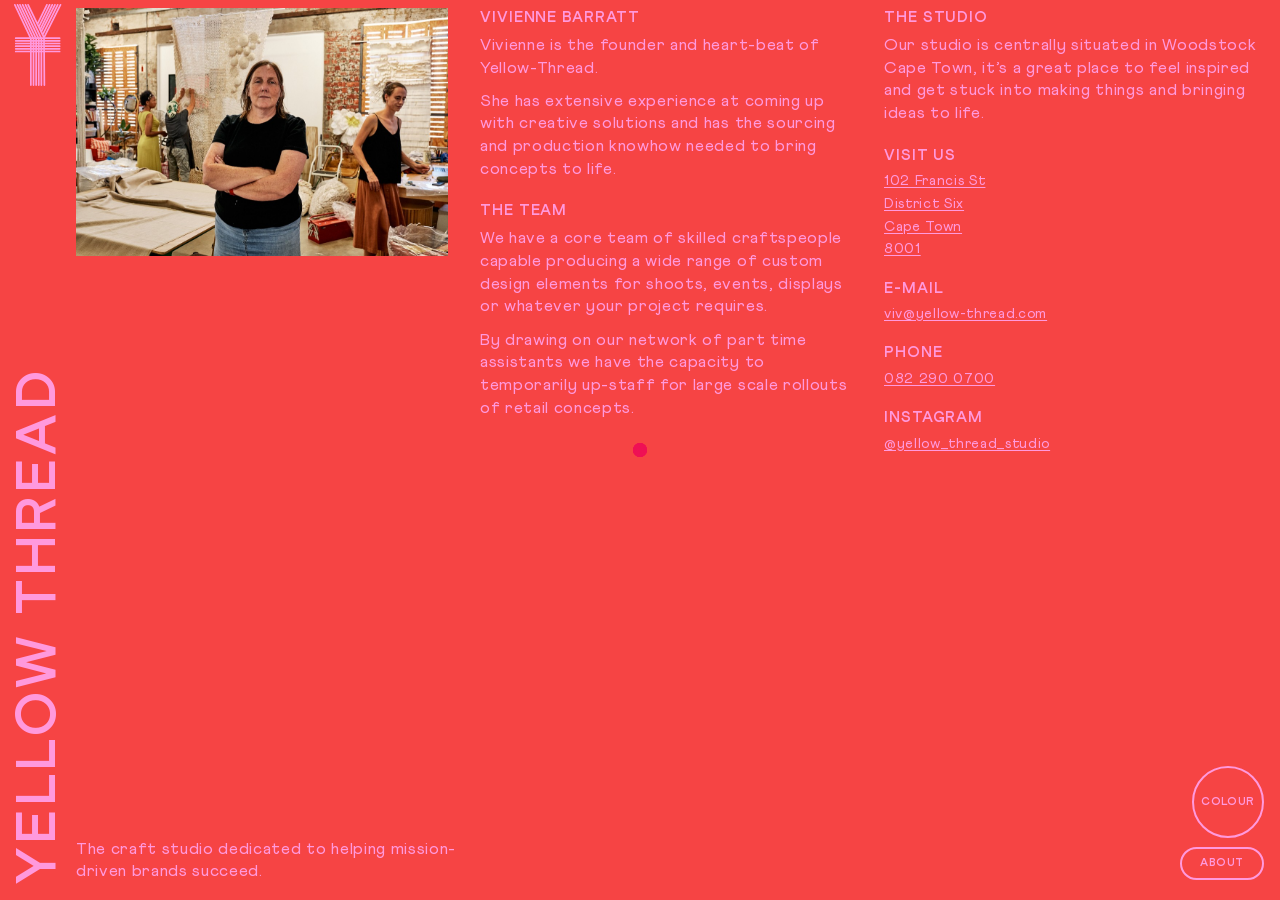
==== about.html @ b428a7af "logo" ====
<!DOCTYPE html>
<html lang="en">
<head>
  <meta charset="UTF-8">
  <meta name="viewport" content="width=device-width, initial-scale=1.0">
  <title>About — Yellow Thread</title>
  <link rel="stylesheet" href="style.css">
  <link rel="stylesheet" href="https://fonts.googleapis.com/css2?family=Inter:wght@400;500&display=swap">
</head>
<body class="page-about">
  <script>try{var n=performance.getEntriesByType('navigation')[0];if(n&&n.type==='reload')localStorage.removeItem('yellow-thread-theme');else{var t=localStorage.getItem('yellow-thread-theme');if(t&&t!=='pink'&&t!=='default')document.body.classList.add('theme-'+t);}}catch(e){}</script>
  <div class="site-shell">
    <aside class="sidebar">
      <a href="index.html" class="sidebar-brand">
      <img src="img/logo.svg" alt="Yellow Thread" class="site-logo" width="69" height="119" aria-hidden="true">
      <div class="title-wrap">
        <h1 class="logo vertical-title">Yellow Thread</h1>
      </div>
      </a>
    </aside>

    <div class="main-column">
      <main class="main-content">
        <article class="about-page">
          <div class="about-page__grid">
            <div class="about-page__col about-page__col--photo">
              <figure class="about-page__photo">
                <img src="img/about-studio.png" alt="Yellow Thread studio: team at work in the textile workshop." width="1024" height="682" loading="lazy" decoding="async">
              </figure>
            </div>

            <div class="about-page__col about-page__col--main">
              <section class="about-page__section" aria-labelledby="about-vivienne">
                <h3 class="about-page__heading" id="about-vivienne">Vivienne Barratt</h3>
                <p>Vivienne is the founder and heart-beat of Yellow-Thread.</p>
                <p>She has extensive experience at coming up with creative solutions and has the sourcing and production knowhow needed to bring concepts to life.</p>
              </section>

              <section class="about-page__section" aria-labelledby="about-team">
                <h3 class="about-page__heading" id="about-team">The team</h3>
                <p>We have a core team of skilled craftspeople capable producing a wide range of custom design elements for shoots, events, displays or whatever your project requires.</p>
                <p>By drawing on our network of part time assistants we have the capacity to temporarily up-staff for large scale rollouts of retail concepts.</p>
              </section>
            </div>

            <div class="about-page__col about-page__col--secondary">
              <section class="about-page__section" aria-labelledby="about-studio">
                <h3 class="about-page__heading" id="about-studio">The Studio</h3>
                <p>Our studio is centrally situated in Woodstock Cape Town, it’s a great place to feel inspired and get stuck into making things and bringing ideas to life.</p>
              </section>

              <aside class="about-page__aside" aria-label="Location and contact">
                <div class="about-page__aside-block">
                  <h3 class="about-page__heading">Visit us</h3>
                  <p class="about-page__address">
                    <a href="https://www.google.com/maps/search/?api=1&amp;query=102+Francis+Street+District+Six+Cape+Town+8001+South+Africa" rel="noopener noreferrer" target="_blank">102 Francis St<br>District Six<br>Cape Town<br>8001</a>
                  </p>
                </div>
                <div class="about-page__aside-block">
                  <h3 class="about-page__heading">E-mail</h3>
                  <p><a href="mailto:viv@yellow-thread.com">viv@yellow-thread.com</a></p>
                </div>
                <div class="about-page__aside-block">
                  <h3 class="about-page__heading">Phone</h3>
                  <p><a href="tel:+27822900700">082 290 0700</a></p>
                </div>
                <div class="about-page__aside-block">
                  <h3 class="about-page__heading">Instagram</h3>
                  <p><a href="https://www.instagram.com/yellow_thread_studio/" rel="noopener noreferrer" target="_blank">@yellow_thread_studio</a></p>
                </div>
              </aside>
            </div>
          </div>
        </article>
      </main>

      <footer>
        <p class="tagline">The craft studio dedicated to helping mission-driven brands succeed.</p>
        <div class="footer-actions">
          <div class="color-picker">
            <button type="button" class="color-btn" aria-label="Choose color theme">Colour</button>
            <div class="color-swatches">
              <button type="button" class="swatch swatch-pink" aria-label="Original pink theme" data-theme="pink"></button>
              <button type="button" class="swatch swatch-gray" aria-label="Soft gray theme" data-theme="gray"></button>
              <button type="button" class="swatch swatch-yellow" aria-label="Yellow theme" data-theme="yellow"></button>
              <button type="button" class="swatch swatch-blue" aria-label="Blue theme" data-theme="blue"></button>
            </div>
          </div>
          <a class="about-btn" href="about.html" aria-current="page">About</a>
        </div>
      </footer>
    </div>
  </div>

  <script src="trail.js"></script>
  <script src="theme.js"></script>
</body>
</html>
---- style.css ----
/* -------------------------------------------------------------------------- */
/* Fonts                                                                      */
/* -------------------------------------------------------------------------- */

@font-face {
  font-family: Dala;
  src: url("fonts/Dala Prisma Web Roman Regular.woff2") format("woff2");
}

@font-face {
  font-family: Athletics;
  src: url("fonts/Athletics Light.woff2") format("woff2");
  font-weight: 300;
  font-style: normal;
}

@font-face {
  font-family: Athletics;
  src: url("fonts/Athletics Regular.woff2") format("woff2");
  font-weight: 400;
  font-style: normal;
}

@font-face {
  font-family: Athletics;
  src: url("fonts/Athletics Medium.woff2") format("woff2");
  font-weight: 500;
  font-style: normal;
}

@font-face {
  font-family: Athletics;
  src: url("fonts/Athletics Bold.woff2") format("woff2");
  font-weight: 700;
  font-style: normal;
}

@font-face {
  font-family: Athletics;
  src: url("fonts/Athletics ExtraBold.woff2") format("woff2");
  font-weight: 800;
  font-style: normal;
}

/* -------------------------------------------------------------------------- */
/* Reset & base                                                               */
/* -------------------------------------------------------------------------- */

* {
  margin: 0;
  box-sizing: border-box;
  cursor: none;
}

body {
  font-size: 16px;
  min-height: 100vh;
  height: 100vh;
  overflow: hidden;
  background: var(--site-bg, #F64444);
  color: var(--site-accent, #FF99DD);
  padding: 0;
  font-family: Athletics, Inter, system-ui, -apple-system, BlinkMacSystemFont, sans-serif;
  transition: background 0.35s ease, color 0.35s ease;
}

body.theme-gray {
  --site-bg: #B5A99E;
  --site-accent: #F64444;
}

body.theme-yellow {
  --site-bg: #E8D442;
  --site-accent: #FFFFFF;
}

body.theme-blue {
  --site-bg: #4A44FF;
  --site-accent: #B0B0B0;
}

/* -------------------------------------------------------------------------- */
/* Shell & sidebar                                                            */
/* -------------------------------------------------------------------------- */

.site-shell {
  display: grid;
  grid-template-columns: auto 1fr;
  height: 100%;
}

.sidebar {
  display: flex;
  flex-direction: column;
  align-items: center;
  gap: 0.5rem;
  padding: 0.25rem 0.25rem 1rem 0.5rem;
  max-height: 100vh;
  overflow: hidden;
  opacity: 0;
  animation: siteFadeIn 1.2s ease forwards;
}

.sidebar-brand {
  display: flex;
  flex-direction: column;
  align-items: center;
  gap: 0.5rem;
  flex: 1;
  min-height: 0;
  align-self: stretch;
  text-decoration: none;
  color: inherit;
  cursor: none;
}

.sidebar-brand:focus-visible {
  outline: 2px solid var(--site-accent, #FF99DD);
  outline-offset: 4px;
}

.sidebar .title-wrap {
  flex: 1;
  min-height: 0;
  min-width: 4rem;
  display: flex;
  align-items: flex-end;
  justify-content: center;
  overflow: hidden;
  container-type: size;
  container-name: title-container;
}

.site-logo {
  width: 52px;
  height: auto;
  flex-shrink: 0;
  margin-top: 0;
  padding-right: 0.25rem;
  color: var(--site-accent, #FF99DD);
  transition: color 0.35s ease;
}

.sidebar .vertical-title {
  writing-mode: vertical-rl;
  text-orientation: mixed;
  transform: rotate(180deg);
  white-space: nowrap;
  letter-spacing: 0.08em;
  line-height: 1.1;
  font-family: Athletics, Inter, system-ui, -apple-system, BlinkMacSystemFont, sans-serif;
  font-weight: 700;
  color: var(--site-accent, #FF99DD);
  text-transform: uppercase;
  font-size: clamp(0.75rem, 100cqh / 12, 3.5rem);
}

.logo {
  font-family: Athletics, Inter, system-ui, -apple-system, BlinkMacSystemFont, sans-serif;
  font-weight: 700;
  color: var(--site-accent, #FF99DD);
  text-transform: uppercase;
  white-space: nowrap;
}

.sidebar .logo.vertical-title {
  font-size: clamp(0.75rem, 100cqh / 12, 3.5rem);
}

/* -------------------------------------------------------------------------- */
/* Main column                                                                */
/* -------------------------------------------------------------------------- */

/* Gallery scrolls; footer + color picker sit below (not inside overflow:hidden) */
.main-column {
  display: flex;
  flex-direction: column;
  min-height: 0;
  max-height: 100vh;
  padding: 0 1rem 0.25rem 0;
  overflow: visible;
}

.main-content {
  display: flex;
  flex-direction: column;
  flex: 1;
  min-height: 0;
  overflow: hidden;
  padding: 0;
}

/* -------------------------------------------------------------------------- */
/* Header / tagline (legacy)                                                  */
/* -------------------------------------------------------------------------- */

.header {
  display: flex;
  justify-content: space-between;
  align-items: center;
  padding: 0 0.5rem 0 0.3rem;
  font-family: Inter, sans-serif;
}

.footer-brand {
  display: flex;
  flex-direction: column;
  gap: 0.25rem;
}

.tagline {
  font-size: 1.05rem;
  max-width: 36ch;
  line-height: 1.35;
  letter-spacing: 0.04em;
}

.header-buttons {
  display: flex;
  gap: 1rem;
  margin-bottom: 0;
  margin-right: 6px;
}

.header-buttons a {
  color: #FF99DD;
  text-decoration: none;
  font-size: 1.05rem;
  line-height: 1.35;
  letter-spacing: 0.04em;
}

/* -------------------------------------------------------------------------- */
/* Footer bar & colour picker                                                 */
/* -------------------------------------------------------------------------- */

footer {
  display: flex;
  align-items: flex-end;
  justify-content: space-between;
  gap: 1.5rem;
  flex-shrink: 0;
  margin: 0;
  margin-bottom: 8px;
  margin-top: auto;
  padding-bottom: 4px;
  opacity: 0;
  animation: siteFadeIn 1.2s ease forwards;
  overflow: visible;
}

footer .tagline {
  margin: 0;
}

.footer-actions {
  display: flex;
  flex-direction: column;
  align-items: flex-end;
  gap: 0.8rem;
  flex-shrink: 0;
}

/* .open = tap/touch; hover-only rules live in @media at bottom of file */
.color-picker {
  position: relative;
  display: inline-flex;
  align-items: center;
  justify-content: center;
  padding-left: 5.5rem;
}

.color-btn {
  width: 4.5rem;
  height: 4.5rem;
  border-radius: 50%;
  border: 2px solid currentColor;
  background: transparent;
  color: var(--site-accent, #FF99DD);
  font-family: Athletics, Inter, system-ui, sans-serif;
  font-size: 0.7rem;
  font-weight: 700;
  letter-spacing: 0.06em;
  text-transform: uppercase;
  cursor: none;
  transition: color 0.35s ease, background 0.35s ease;
  display: flex;
  align-items: center;
  justify-content: center;
  padding: 0;
  line-height: 1;
}

.color-btn:hover {
  background: var(--site-accent, #FF99DD);
  color: var(--site-bg, #F64444);
}

.about-btn {
  flex-shrink: 0;
  min-width: 5.25rem;
  padding: 0.52rem 1rem;
  border-radius: 9999px;
  border: 2px solid currentColor;
  background: transparent;
  color: var(--site-accent, #FF99DD);
  font-family: Athletics, Inter, system-ui, sans-serif;
  font-size: 0.7rem;
  font-weight: 700;
  letter-spacing: 0.05em;
  text-transform: uppercase;
  text-decoration: none;
  cursor: none;
  display: inline-flex;
  align-items: center;
  justify-content: center;
  line-height: 1.15;
  box-sizing: border-box;
  transition: color 0.35s ease, background 0.35s ease;
  transform: translateY(-0.25rem);
}

.about-btn:hover {
  background: var(--site-accent, #FF99DD);
  color: var(--site-bg, #F64444);
}

.color-swatches {
  position: absolute;
  left: 50%;
  top: 50%;
  right: auto;
  bottom: auto;
  margin: 0;
  transform: translate(-50%, -50%) translate(0rem, 0.9rem);
  display: flex;
  align-items: center;
  justify-content: center;
  pointer-events: none;
}

.color-picker.open .color-swatches {
  pointer-events: auto;
}

.color-swatches .swatch {
  position: absolute;
  width: 1.75rem;
  height: 1.75rem;
  border-radius: 50%;
  border: 2px solid;
  padding: 0;
  cursor: none;
  opacity: 0;
  transform: translate(var(--swatch-x, 0), var(--swatch-y, 0));
  transition: opacity 0.75s ease, border-color 0.35s ease;
  transition-delay: 0s;
}

.color-swatches .swatch[data-theme="pink"] {
  border-color: #F64444;
}

.color-swatches .swatch[data-theme="gray"] {
  border-color: #B5A99E;
}

.color-swatches .swatch[data-theme="yellow"] {
  border-color: #E8D442;
}

.color-swatches .swatch[data-theme="blue"] {
  border-color: #4A44FF;
}

body:not(.theme-gray):not(.theme-yellow):not(.theme-blue) .color-swatches .swatch[data-theme="pink"],
body.theme-gray .color-swatches .swatch[data-theme="gray"],
body.theme-yellow .color-swatches .swatch[data-theme="yellow"],
body.theme-blue .color-swatches .swatch[data-theme="blue"] {
  border-color: var(--site-accent, #FF99DD);
}

.color-picker.open .color-swatches .swatch:nth-child(4) {
  opacity: 1;
  transition-delay: 0s;
}

.color-picker.open .color-swatches .swatch:nth-child(3) {
  opacity: 1;
  transition-delay: 0.07s;
}

.color-picker.open .color-swatches .swatch:nth-child(2) {
  opacity: 1;
  transition-delay: 0.14s;
}

.color-picker.open .color-swatches .swatch:nth-child(1) {
  opacity: 1;
  transition-delay: 0.21s;
}

.color-swatches .swatch:nth-child(1) {
  --swatch-x: 2.8rem;
  --swatch-y: -3.5rem;
  background: #F64444;
}

.color-swatches .swatch:nth-child(2) {
  --swatch-x: 0.35rem;
  --swatch-y: -2.75rem;
  background: #B5A99E;
}

.color-swatches .swatch:nth-child(3) {
  --swatch-x: -1rem;
  --swatch-y: -0.8rem;
  background: #E8D442;
}

.color-swatches .swatch:nth-child(4) {
  --swatch-x: -1rem;
  --swatch-y: 1.6rem;
  background: #4A44FF;
}

/* -------------------------------------------------------------------------- */
/* About page                                                                 */
/* -------------------------------------------------------------------------- */

.page-about .main-content {
  overflow: hidden;
}

.about-page {
  padding: 0.5rem 0;
  width: 100%;
  box-sizing: border-box;
  opacity: 0;
  animation: siteFadeIn 1.2s ease forwards;
}

.page-about .about-page {
  flex: 1 1 auto;
  min-height: 0;
  overflow-y: auto;
  overflow-x: hidden;
  -webkit-overflow-scrolling: touch;
  box-sizing: border-box;
}

.about-page__grid {
  display: grid;
  grid-template-columns: minmax(0, 1fr) minmax(0, 1fr) minmax(0, 1fr);
  gap: 1.25rem 1.5rem;
  align-items: start;
  width: 100%;
}

.about-page__grid > * {
  min-width: 0;
}

.about-page__photo {
  margin: 0;
}

.about-page__photo img {
  display: block;
  width: 100%;
  height: auto;
}

.about-page__col--main .about-page__section:first-child,
.about-page__col--secondary .about-page__section:first-child {
  margin-top: 0;
}

.about-page__aside {
  margin-top: 1.25rem;
}

.about-page__aside-block {
  margin-bottom: 1.1rem;
}

.about-page__aside-block:last-child {
  margin-bottom: 0;
}

.about-page__aside .about-page__heading {
  margin-bottom: 0.35rem;
}

.about-page__aside-block p {
  margin: 0;
}

.about-page__address a {
  text-decoration: none;
}

.about-page__address a:hover {
  text-decoration: underline;
}

.about-page__section {
  margin-top: 1.25rem;
}

.about-page__heading {
  font-family: Athletics, Inter, system-ui, sans-serif;
  font-size: 0.95rem;
  font-weight: 700;
  letter-spacing: 0.06em;
  text-transform: uppercase;
  color: var(--site-accent, #FF99DD);
  margin: 0 0 0.5rem 0;
}

.about-page p {
  font-size: 1.05rem;
  line-height: 1.35;
  letter-spacing: 0.04em;
  color: var(--site-accent, #FF99DD);
  margin: 0 0 0.65rem 0;
}

.about-page a {
  font-size: 0.9rem;
  color: var(--site-accent, #FF99DD);
  text-decoration: underline;
  text-underline-offset: 0.15em;
}

.about-page a:hover {
  opacity: 0.85;
}

/* -------------------------------------------------------------------------- */
/* Gallery                                                                    */
/* -------------------------------------------------------------------------- */

section.gallery {
  display: grid;
  grid-template-columns: repeat(25, 1fr);
  gap: 0;
  flex: 1;
  min-height: 0;
  overflow: hidden;
  margin: 0;
  padding: 0.25rem 0 0 0;
  transition: grid-template-columns 0.5s ease-in-out;
  cursor: none;
  opacity: 0;
  animation: siteFadeIn 2s ease forwards;
}

section.gallery div {
  overflow: hidden;
  min-height: 0;
  opacity: 1;
  transition: opacity 0.4s ease-in-out;
}

section.gallery div.hide {
  opacity: 0;
}

figure {
  width: 100%;
  padding: 0 0.5rem 0 0;
}

section.gallery img {
  max-width: 100%;
  aspect-ratio: 4/5;
  object-fit: cover;
}

figcaption {
  max-width: 10rem;
  margin: 0.25rem 0 0 0;
  opacity: 0.4;
}

figure:hover figcaption {
  opacity: 1;
}

/* -------------------------------------------------------------------------- */
/* Animation & overlays                                                       */
/* -------------------------------------------------------------------------- */

@keyframes siteFadeIn {
  from {
    opacity: 0;
  }
  to {
    opacity: 1;
  }
}

.mouse-trail {
  position: fixed;
  top: 0;
  left: 0;
  width: 100%;
  height: 100%;
  pointer-events: none;
  z-index: 9999;
  mix-blend-mode: difference;
}

/* -------------------------------------------------------------------------- */
/* Media queries                                                              */
/* -------------------------------------------------------------------------- */

@media (hover: hover) and (pointer: fine) {
  .color-picker {
    padding-top: 2.75rem;
  }

  .color-picker:hover .color-swatches {
    pointer-events: auto;
  }

  .color-picker:hover .color-swatches .swatch:nth-child(4) {
    opacity: 1;
    transition-delay: 0s;
  }

  .color-picker:hover .color-swatches .swatch:nth-child(3) {
    opacity: 1;
    transition-delay: 0.07s;
  }

  .color-picker:hover .color-swatches .swatch:nth-child(2) {
    opacity: 1;
    transition-delay: 0.14s;
  }

  .color-picker:hover .color-swatches .swatch:nth-child(1) {
    opacity: 1;
    transition-delay: 0.21s;
  }
}

@media (max-width: 768px) {
  body {
    overflow-x: hidden;
    overflow-y: auto;
  }

  footer {
    flex-direction: column-reverse;
    align-items: stretch;
  }

  footer .tagline {
    max-width: none;
    width: 100%;
  }

  footer .footer-actions {
    position: fixed;
    top: 1rem;
    right: 1rem;
    flex-direction: column-reverse;
    align-items: flex-end;
    gap: 0.5rem;
    z-index: 100;
  }

  footer .about-btn {
    padding-left: 0.6rem;
    padding-right: 0.6rem;
  }

  footer .color-picker {
    padding-left: 0;
    padding-top: 0;
    padding-bottom: 0;
  }

  footer .color-swatches {
    transform: translate(-50%, -50%) translate(-0.4rem, 2.6rem) rotate(-90deg);
  }

  /* Gallery: fr controls row height; images size by row (height), not full width */
  section.gallery {
    transition: grid-template-rows 0.5s ease-in-out;
    height: 100%;
    justify-items: start;
  }

  section.gallery figure {
    padding: 0 0 0.5rem 0;
    height: 100%;
    width: fit-content;
  }

  section.gallery figure img {
    height: 100%;
    width: auto;
    aspect-ratio: 4/5;
    object-fit: cover;
  }

  .about-page {
    padding-left: 1rem;
    padding-right: 1rem;
    text-align: right;
  }

  .about-page__grid {
    grid-template-columns: 1fr;
  }

  .about-page__col--photo {
    display: none;
  }

  .page-about .about-page__aside {
    margin-top: 2rem;
  }

  body.page-about footer {
    display: none;
  }
}
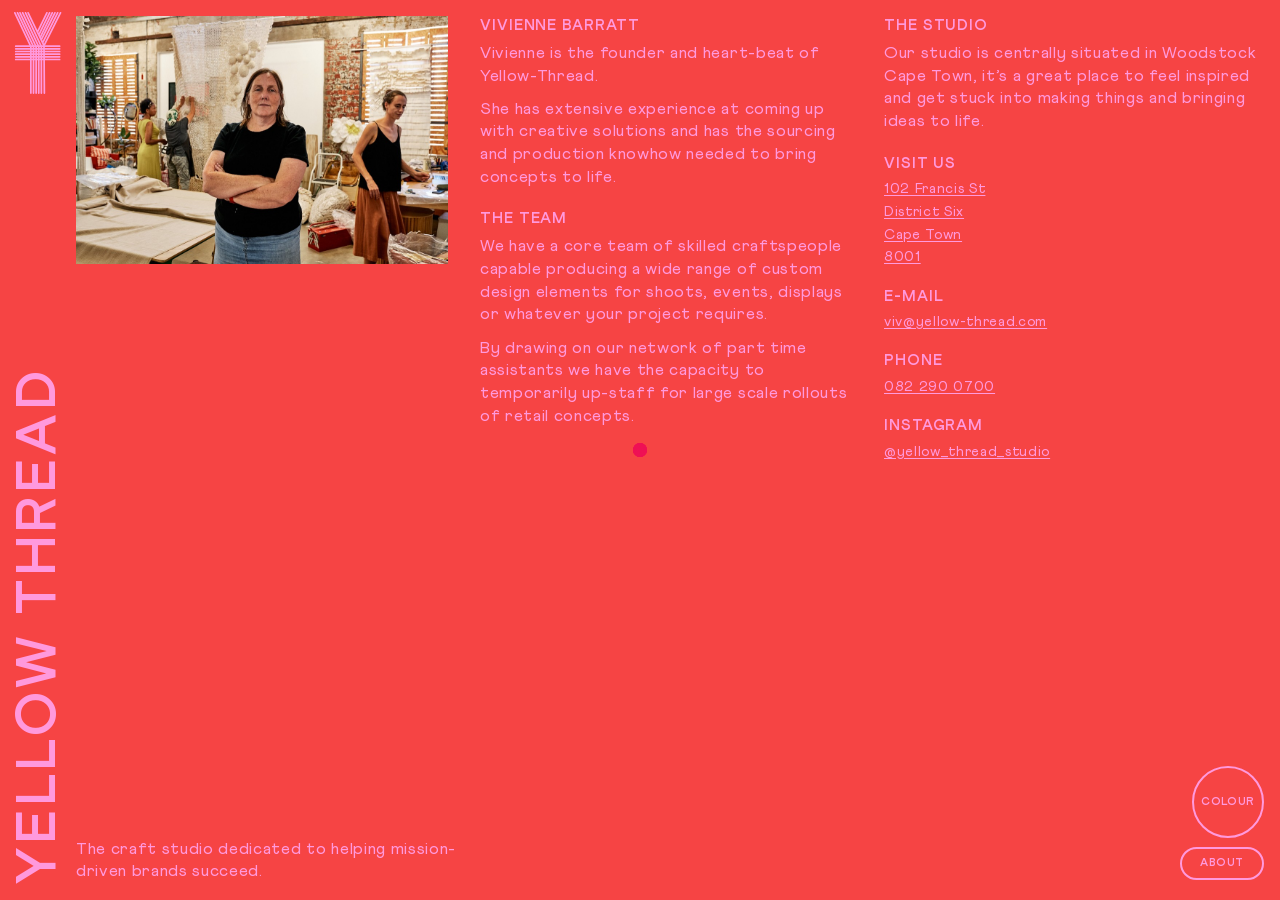
==== commit 6179579b: "favicon" ====
--- a/about.html
+++ b/about.html
@@ -4,6 +4,7 @@
   <meta charset="UTF-8">
   <meta name="viewport" content="width=device-width, initial-scale=1.0">
   <title>About — Yellow Thread</title>
+  <link rel="icon" href="img/Favicon.svg" type="image/svg+xml">
   <link rel="stylesheet" href="style.css">
   <link rel="stylesheet" href="https://fonts.googleapis.com/css2?family=Inter:wght@400;500&display=swap">
 </head>
--- a/style.css
+++ b/style.css
@@ -60,6 +60,7 @@
   background: var(--site-bg, #F64444);
   color: var(--site-accent, #FF99DD);
   padding: 0;
+  padding-top: 8px;
   font-family: Athletics, Inter, system-ui, -apple-system, BlinkMacSystemFont, sans-serif;
   transition: background 0.35s ease, color 0.35s ease;
 }
@@ -649,7 +650,20 @@
 @media (max-width: 768px) {
   body {
     overflow-x: hidden;
+  }
+
+  body:not(.page-about) {
+    overflow-y: hidden;
+    touch-action: none;
+  }
+
+  body.page-about {
     overflow-y: auto;
+  }
+
+  .site-shell {
+    width: 100%;
+    padding-bottom: 70px;
   }
 
   footer {
@@ -670,6 +684,7 @@
     align-items: flex-end;
     gap: 0.5rem;
     z-index: 100;
+    touch-action: manipulation;
   }
 
   footer .about-btn {
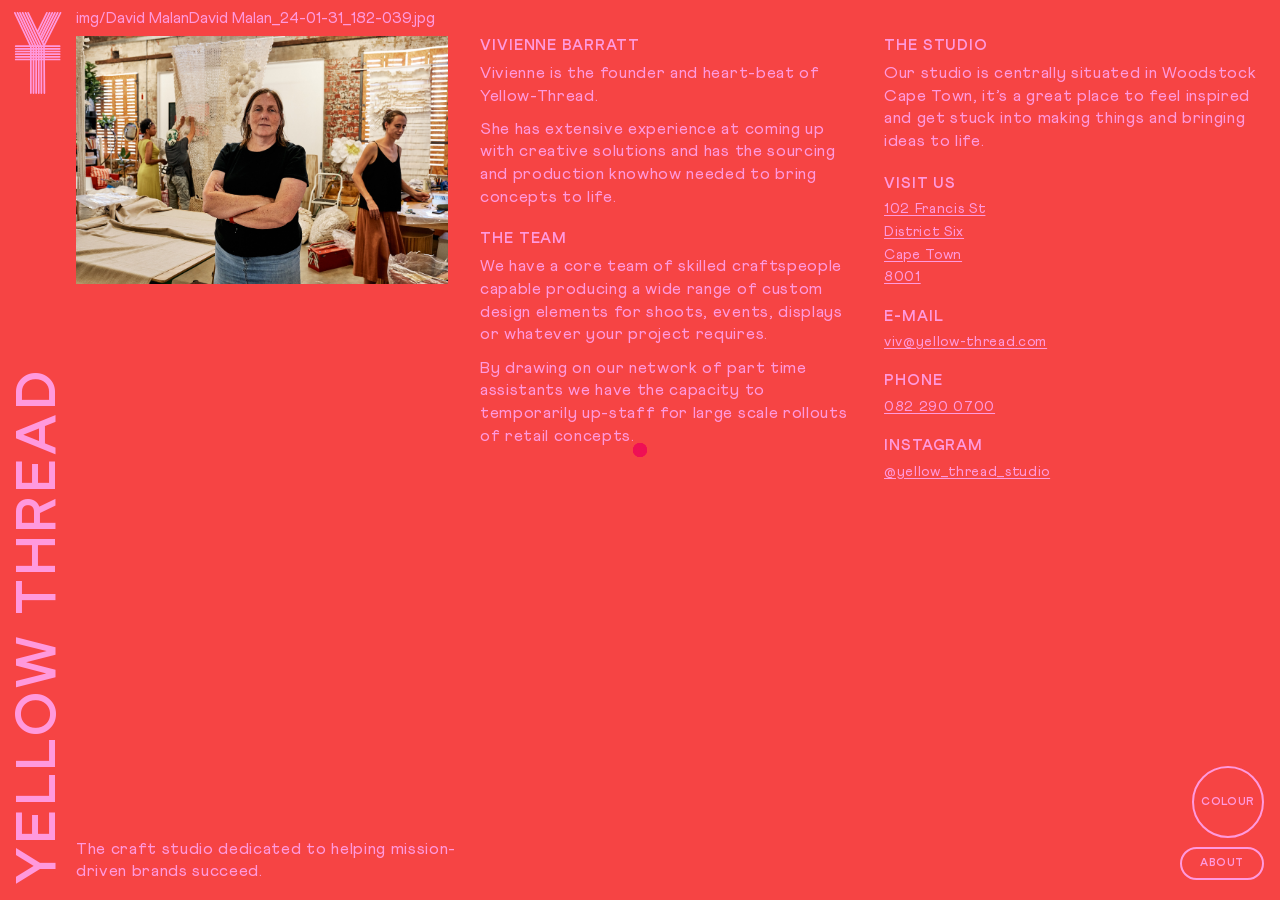
==== commit f7f13933: "improved slideshow" ====
--- a/about.html
+++ b/about.html
@@ -4,7 +4,16 @@
   <meta charset="UTF-8">
   <meta name="viewport" content="width=device-width, initial-scale=1.0">
   <title>About — Yellow Thread</title>
-  <link rel="icon" href="img/Favicon.svg" type="image/svg+xml">
+  <!-- For WhatsApp/social: og:image must be absolute. Replace yellowthread.studio with your production domain. -->
+  <meta property="og:type" content="website">
+  <meta property="og:url" content="https://yellowthread.studio/about.html">
+  <meta property="og:title" content="About — Yellow Thread">
+  <meta property="og:description" content="The craft studio dedicated to helping mission-driven brands succeed.">
+  <meta property="og:image" content="https://yellowthread.studio/img/David%20MalanDavid%20Malan_24-01-31_337-037.jpg">
+  <meta name="twitter:card" content="summary_large_image">
+  <meta name="twitter:title" content="About — Yellow Thread">
+  <meta name="twitter:image" content="https://yellowthread.studio/img/David%20MalanDavid%20Malan_24-01-31_337-037.jpg">
+  <link rel="icon" href="img/Favicon.png" type="image/png">
   <link rel="stylesheet" href="style.css">
   <link rel="stylesheet" href="https://fonts.googleapis.com/css2?family=Inter:wght@400;500&display=swap">
 </head>
@@ -20,13 +29,13 @@
       </a>
     </aside>
 
-    <div class="main-column">
+    <div class="main-column">img/David MalanDavid Malan_24-01-31_182-039.jpg
       <main class="main-content">
         <article class="about-page">
           <div class="about-page__grid">
             <div class="about-page__col about-page__col--photo">
               <figure class="about-page__photo">
-                <img src="img/about-studio.png" alt="Yellow Thread studio: team at work in the textile workshop." width="1024" height="682" loading="lazy" decoding="async">
+                <img src="img/David MalanDavid Malan_24-01-31_182-039.jpg" alt="Yellow Thread studio: team at work in the textile workshop." width="1024" height="682" loading="lazy" decoding="async">
               </figure>
             </div>
 
--- a/style.css
+++ b/style.css
@@ -544,7 +544,7 @@
 
 section.gallery {
   display: grid;
-  grid-template-columns: repeat(25, 1fr);
+  grid-template-columns: repeat(var(--gallery-slide-count, 60), 1fr);
   gap: 0;
   flex: 1;
   min-height: 0;
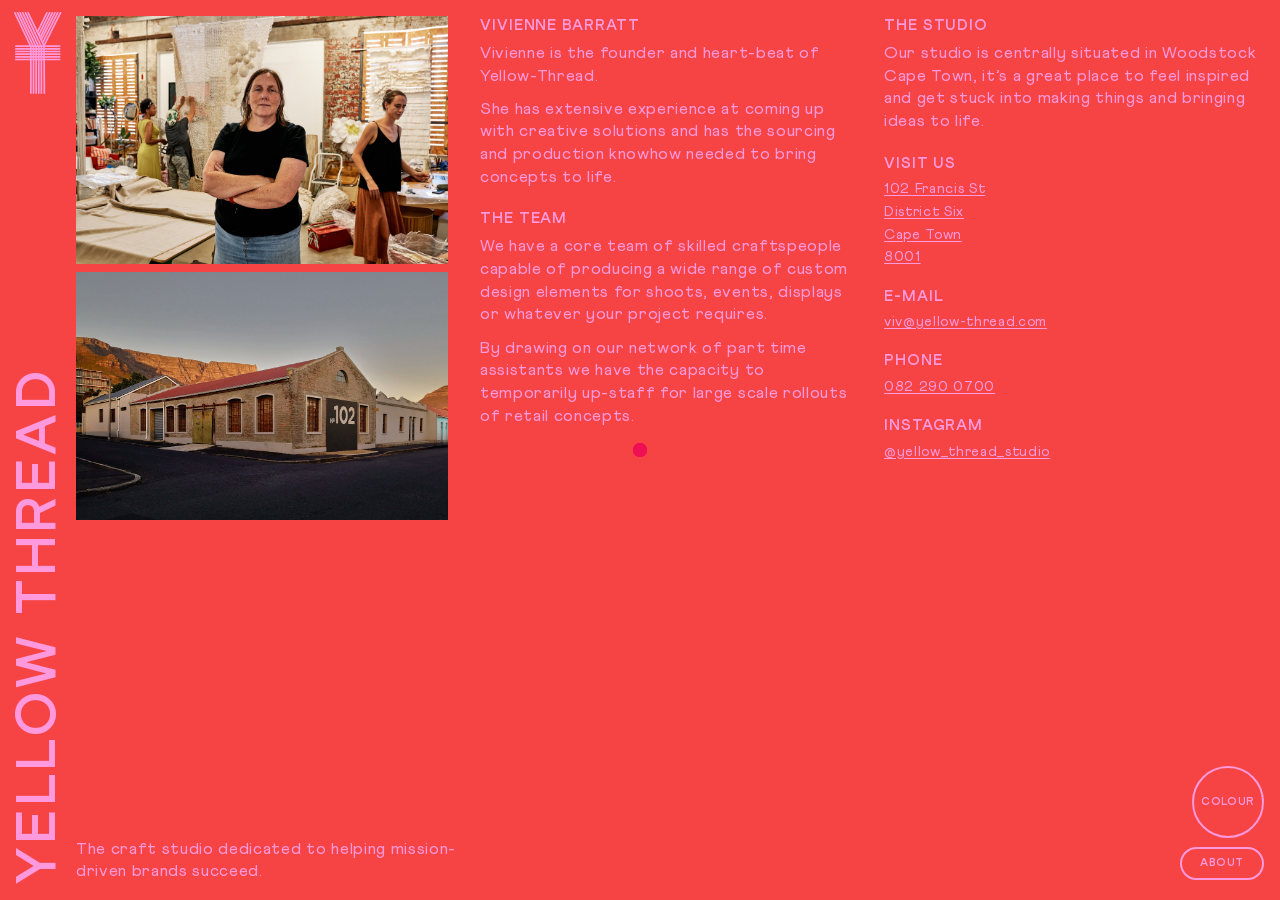
==== commit fb44b714: "chapel" ====
--- a/about.html
+++ b/about.html
@@ -29,13 +29,16 @@
       </a>
     </aside>
 
-    <div class="main-column">img/David MalanDavid Malan_24-01-31_182-039.jpg
+    <div class="main-column">
       <main class="main-content">
         <article class="about-page">
           <div class="about-page__grid">
             <div class="about-page__col about-page__col--photo">
               <figure class="about-page__photo">
                 <img src="img/David MalanDavid Malan_24-01-31_182-039.jpg" alt="Yellow Thread studio: team at work in the textile workshop." width="1024" height="682" loading="lazy" decoding="async">
+              </figure>
+              <figure class="about-page__photo">
+                <img src="img/David+Malan__Chapel+Studios_02.jpg.webp" alt="Chapel Studios." loading="lazy" decoding="async">
               </figure>
             </div>
 
@@ -48,7 +51,7 @@
 
               <section class="about-page__section" aria-labelledby="about-team">
                 <h3 class="about-page__heading" id="about-team">The team</h3>
-                <p>We have a core team of skilled craftspeople capable producing a wide range of custom design elements for shoots, events, displays or whatever your project requires.</p>
+                <p>We have a core team of skilled craftspeople capable of producing a wide range of custom design elements for shoots, events, displays or whatever your project requires.</p>
                 <p>By drawing on our network of part time assistants we have the capacity to temporarily up-staff for large scale rollouts of retail concepts.</p>
               </section>
             </div>
--- a/style.css
+++ b/style.css
@@ -462,6 +462,12 @@
   min-width: 0;
 }
 
+.about-page__col--photo {
+  display: flex;
+  flex-direction: column;
+  gap: 0.5rem;
+}
+
 .about-page__photo {
   margin: 0;
 }
@@ -732,10 +738,6 @@
     grid-template-columns: 1fr;
   }
 
-  .about-page__col--photo {
-    display: none;
-  }
-
   .page-about .about-page__aside {
     margin-top: 2rem;
   }
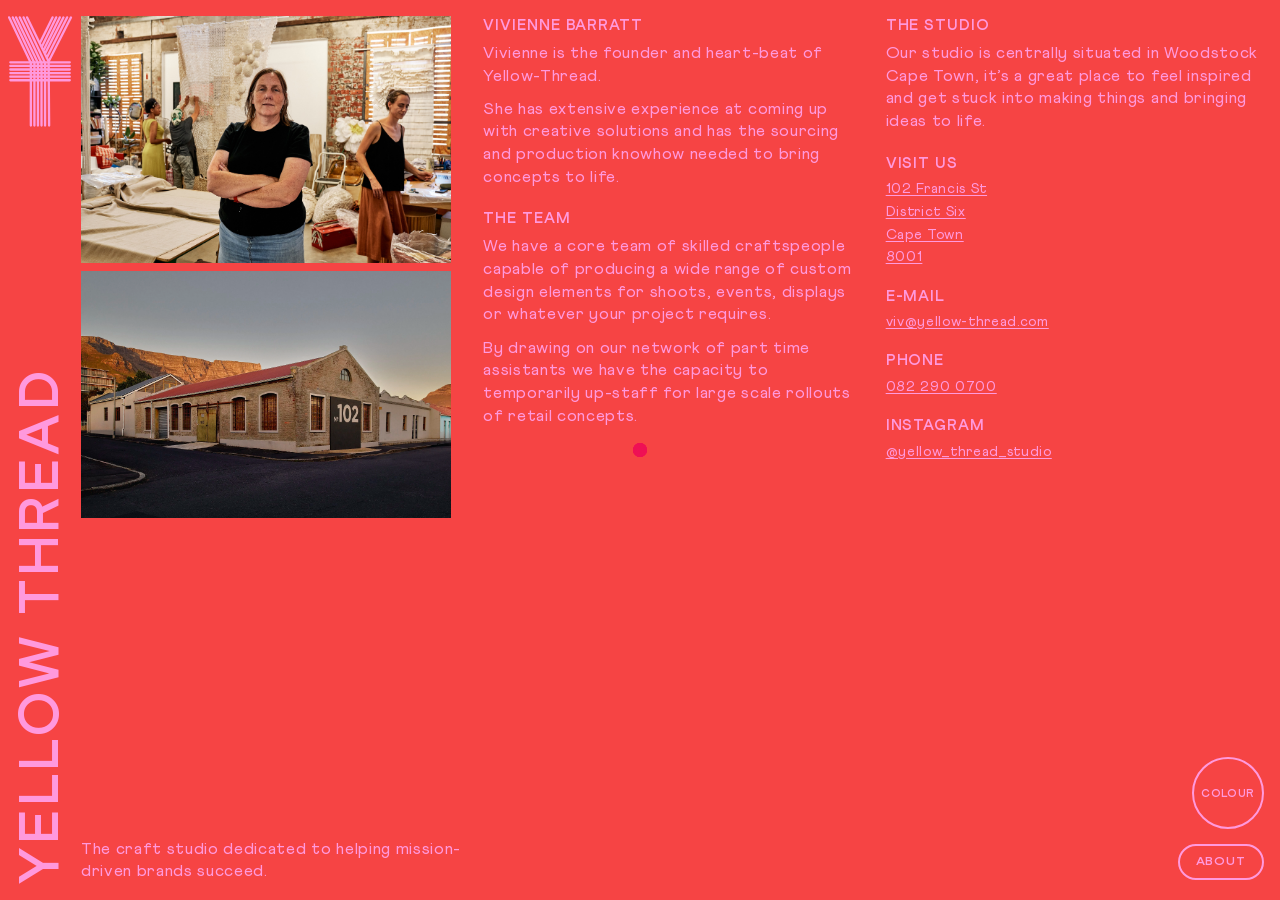
==== commit 3e09f172: "categories" ====
--- a/about.html
+++ b/about.html
@@ -18,7 +18,7 @@
   <link rel="stylesheet" href="https://fonts.googleapis.com/css2?family=Inter:wght@400;500&display=swap">
 </head>
 <body class="page-about">
-  <script>try{var n=performance.getEntriesByType('navigation')[0];if(n&&n.type==='reload')localStorage.removeItem('yellow-thread-theme');else{var t=localStorage.getItem('yellow-thread-theme');if(t&&t!=='pink'&&t!=='default')document.body.classList.add('theme-'+t);}}catch(e){}</script>
+  <script>try{var n=performance.getEntriesByType('navigation')[0];if(n&&n.type==='reload')localStorage.removeItem('yellow-thread-theme');}catch(e){}</script>
   <div class="site-shell">
     <aside class="sidebar">
       <a href="index.html" class="sidebar-brand">
@@ -106,6 +106,7 @@
   </div>
 
   <script src="trail.js"></script>
-  <script src="theme.js"></script>
+  <script src="theme-core.js"></script>
+  <script src="legacy/theme-color-picker.js"></script>
 </body>
 </html>
--- a/style.css
+++ b/style.css
@@ -63,6 +63,28 @@
   padding-top: 8px;
   font-family: Athletics, Inter, system-ui, -apple-system, BlinkMacSystemFont, sans-serif;
   transition: background 0.35s ease, color 0.35s ease;
+}
+
+body.page-home {
+  transition: background 1.25s ease-in-out, color 1.25s ease-in-out;
+}
+
+body.page-home .site-logo,
+body.page-home .sidebar .vertical-title,
+body.page-home .sidebar .logo.vertical-title {
+  transition: color 1.25s ease-in-out, opacity 1.25s ease-in-out;
+}
+
+body.page-home .gallery-category {
+  transition: opacity 0.55s ease, color 1.25s ease-in-out;
+}
+
+body.page-home .gallery-categories {
+  padding-top: 0.75rem;
+}
+
+body.page-home .mouse-trail path {
+  transition: stroke 1.25s ease-in-out;
 }
 
 body.theme-gray {
@@ -133,13 +155,22 @@
 }
 
 .site-logo {
-  width: 52px;
-  height: auto;
   flex-shrink: 0;
   margin-top: 0;
   padding-right: 0.25rem;
   color: var(--site-accent, #FF99DD);
-  transition: color 0.35s ease;
+  transition: color 0.35s ease, opacity 0.35s ease;
+}
+
+.site-logo img,
+.site-logo--mark svg {
+  width: 52px;
+  height: auto;
+  display: block;
+}
+
+.site-logo--mark {
+  line-height: 0;
 }
 
 .sidebar .vertical-title {
@@ -154,6 +185,7 @@
   color: var(--site-accent, #FF99DD);
   text-transform: uppercase;
   font-size: clamp(0.75rem, 100cqh / 12, 3.5rem);
+  transition: color 0.35s ease;
 }
 
 .logo {
@@ -252,13 +284,15 @@
 
 footer .tagline {
   margin: 0;
+  flex: 1;
+  min-width: 0;
 }
 
 .footer-actions {
   display: flex;
   flex-direction: column;
   align-items: flex-end;
-  gap: 0.8rem;
+  gap: 1.2rem;
   flex-shrink: 0;
 }
 
@@ -306,16 +340,16 @@
   background: transparent;
   color: var(--site-accent, #FF99DD);
   font-family: Athletics, Inter, system-ui, sans-serif;
-  font-size: 0.7rem;
+  font-size: 0.76rem;
   font-weight: 700;
-  letter-spacing: 0.05em;
+  letter-spacing: 0.08em;
   text-transform: uppercase;
   text-decoration: none;
   cursor: none;
   display: inline-flex;
   align-items: center;
   justify-content: center;
-  line-height: 1.15;
+  line-height: 1.2;
   box-sizing: border-box;
   transition: color 0.35s ease, background 0.35s ease;
   transform: translateY(-0.25rem);
@@ -324,6 +358,61 @@
 .about-btn:hover {
   background: var(--site-accent, #FF99DD);
   color: var(--site-bg, #F64444);
+}
+
+.gallery-categories {
+  display: flex;
+  flex-direction: column;
+  align-items: flex-end;
+  gap: 0.42rem;
+  text-align: right;
+}
+
+.gallery-category {
+  margin: 0;
+  padding: 0;
+  border: none;
+  background: none;
+  font-family: Athletics, Inter, system-ui, sans-serif;
+  font-size: 0.76rem;
+  font-weight: 700;
+  letter-spacing: 0.08em;
+  text-transform: uppercase;
+  color: var(--site-accent, #FF99DD);
+  cursor: none;
+  opacity: 0.32;
+  transition: opacity 0.55s ease, color 0.35s ease;
+  line-height: 1.2;
+}
+
+@media (min-width: 769px) {
+  .gallery-categories {
+    padding-right: 0.75rem;
+  }
+
+  .gallery-category {
+    font-size: 0.78rem;
+    letter-spacing: 0.07em;
+  }
+
+  .about-btn {
+    font-size: 0.78rem;
+    letter-spacing: 0.07em;
+  }
+}
+
+.gallery-category:hover {
+  opacity: 0.55;
+}
+
+.gallery-category.is-active {
+  opacity: 1;
+}
+
+.gallery-category:focus-visible {
+  outline: 2px solid var(--site-accent, #FF99DD);
+  outline-offset: 3px;
+  opacity: 1;
 }
 
 .color-swatches {
@@ -574,6 +663,15 @@
   opacity: 0;
 }
 
+section.gallery .gallery-gap {
+  min-width: 0;
+  pointer-events: none;
+}
+
+section.gallery .gallery-gap figure {
+  display: none;
+}
+
 figure {
   width: 100%;
   padding: 0 0.5rem 0 0;
@@ -688,7 +786,7 @@
     right: 1rem;
     flex-direction: column-reverse;
     align-items: flex-end;
-    gap: 0.5rem;
+    gap: 1rem;
     z-index: 100;
     touch-action: manipulation;
   }
@@ -706,6 +804,10 @@
 
   footer .color-swatches {
     transform: translate(-50%, -50%) translate(-0.4rem, 2.6rem) rotate(-90deg);
+  }
+
+  .gallery-categories {
+    align-items: flex-end;
   }
 
   /* Gallery: fr controls row height; images size by row (height), not full width */
